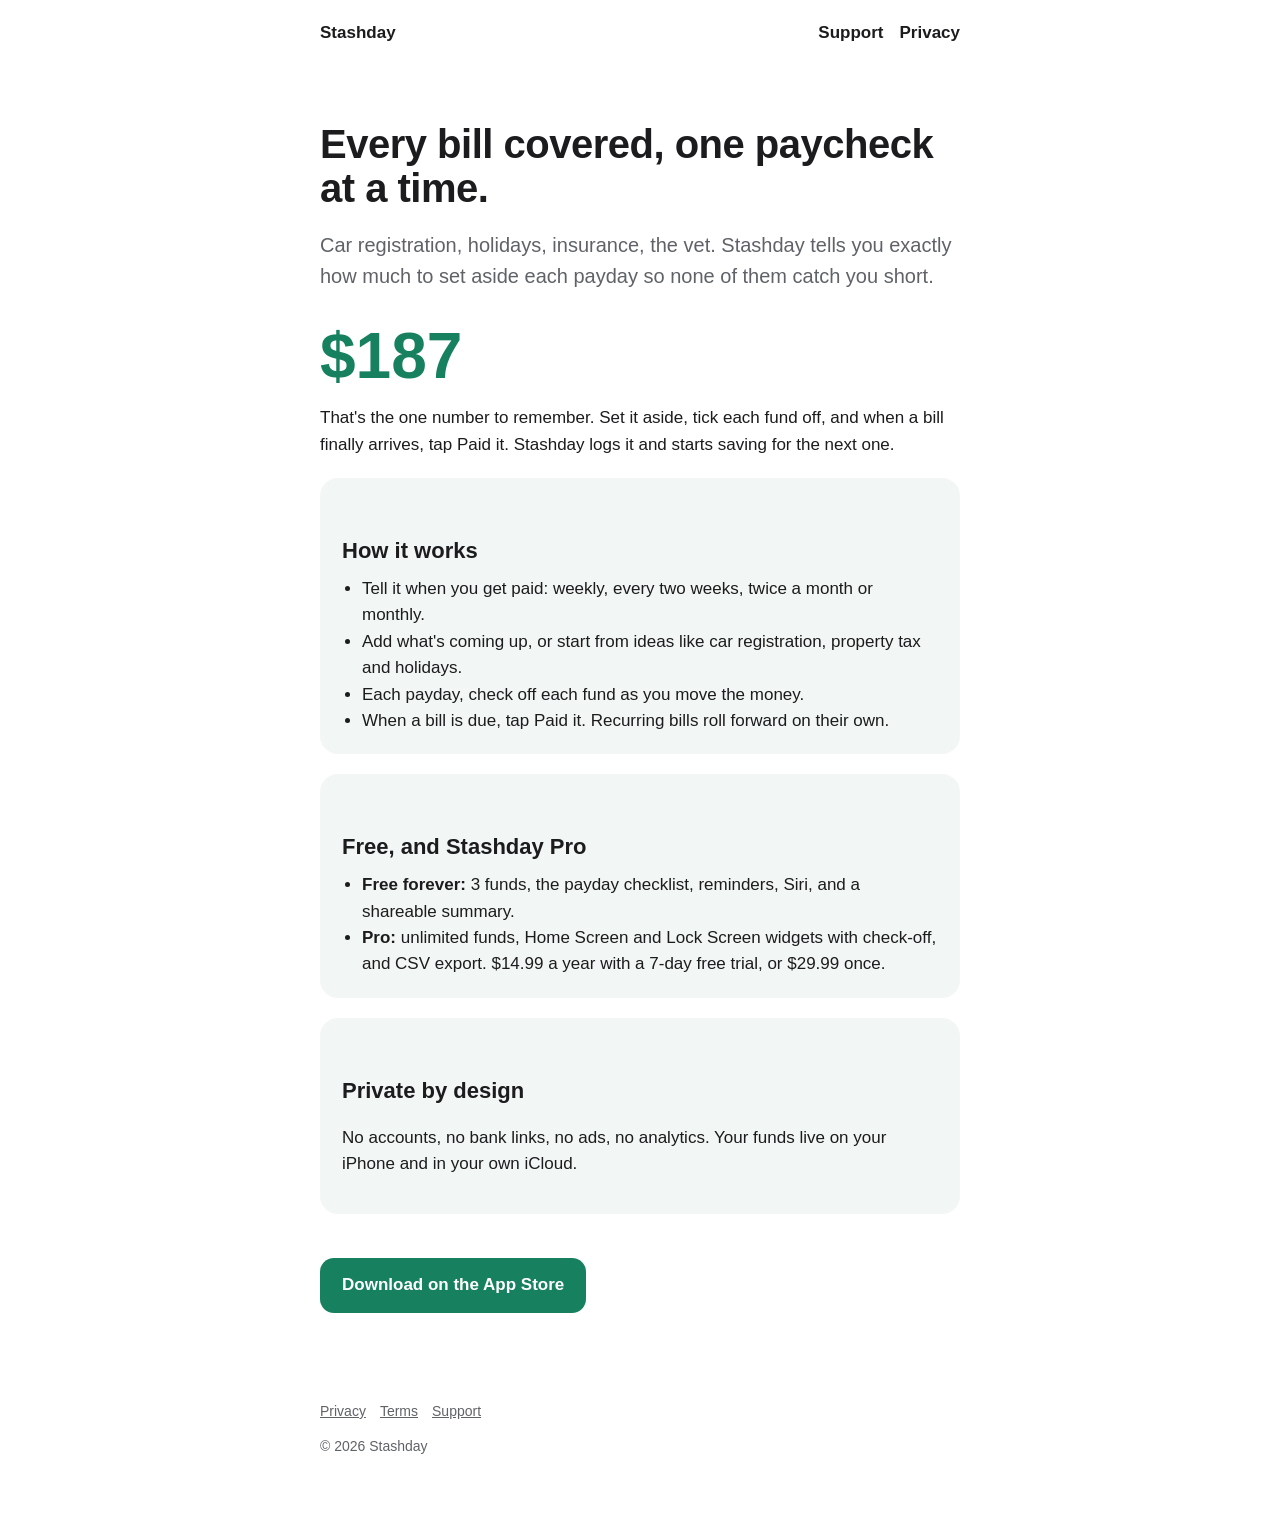
==== index.html @ 8db164c0 "Stashday website: landing, privacy, terms, support Co-Authored-By: Claude Opus 5 <noreply@anthropic." ====
<!doctype html>
<html lang="en">
<head>
  <meta charset="utf-8">
  <meta name="viewport" content="width=device-width, initial-scale=1">
  <title>Stashday: sinking funds, one paycheck at a time</title>
  <meta name="description" content="Stashday tells you exactly how much to set aside each paycheck so every irregular bill is covered when it arrives.">
  <link rel="stylesheet" href="style.css">
</head>
<body>
  <header class="site">
    <a href="index.html">Stashday</a>
    <nav><a href="support.html">Support</a><a href="privacy.html">Privacy</a></nav>
  </header>
  <main>
    <h1>Every bill covered, one paycheck at a time.</h1>
    <p class="lede">Car registration, holidays, insurance, the vet. Stashday tells you exactly how much to set aside each payday so none of them catch you short.</p>
    <p class="hero-number">$187</p>
    <p>That's the one number to remember. Set it aside, tick each fund off, and when a bill finally arrives, tap Paid it. Stashday logs it and starts saving for the next one.</p>

    <div class="card">
      <h2>How it works</h2>
      <ul>
        <li>Tell it when you get paid: weekly, every two weeks, twice a month or monthly.</li>
        <li>Add what's coming up, or start from ideas like car registration, property tax and holidays.</li>
        <li>Each payday, check off each fund as you move the money.</li>
        <li>When a bill is due, tap Paid it. Recurring bills roll forward on their own.</li>
      </ul>
    </div>

    <div class="card">
      <h2>Free, and Stashday Pro</h2>
      <ul>
        <li><strong>Free forever:</strong> 3 funds, the payday checklist, reminders, Siri, and a shareable summary.</li>
        <li><strong>Pro:</strong> unlimited funds, Home Screen and Lock Screen widgets with check-off, and CSV export. $14.99 a year with a 7-day free trial, or $29.99 once.</li>
      </ul>
    </div>

    <div class="card">
      <h2>Private by design</h2>
      <p>No accounts, no bank links, no ads, no analytics. Your funds live on your iPhone and in your own iCloud.</p>
    </div>

    <a class="cta" href="https://apps.apple.com/app/stashday">Download on the App Store</a>
  </main>
  <footer>
    <a href="privacy.html">Privacy</a><a href="terms.html">Terms</a><a href="support.html">Support</a>
    <p>© 2026 Stashday</p>
  </footer>
</body>
</html>
---- style.css ----
:root {
  --green: #16805F;
  --green-bright: #34C79A;
  --ink: #1C1C1E;
  --muted: #5F6368;
  --paper: #FFFFFF;
  --wash: #F2F6F4;
}
@media (prefers-color-scheme: dark) {
  :root { --green: #34C79A; --ink: #F2F2F7; --muted: #A1A1A6; --paper: #111312; --wash: #1A1F1D; }
}
* { box-sizing: border-box; }
body {
  margin: 0;
  font: 17px/1.55 -apple-system, BlinkMacSystemFont, "SF Pro Text", "Helvetica Neue", Arial, sans-serif;
  color: var(--ink);
  background: var(--paper);
}
main { max-width: 680px; margin: 0 auto; padding: 32px 20px 64px; }
header.site { max-width: 680px; margin: 0 auto; padding: 20px; display: flex; justify-content: space-between; align-items: center; }
header.site a { color: var(--ink); text-decoration: none; font-weight: 700; }
nav a { margin-left: 16px; font-weight: 500; color: var(--muted); }
h1 { font-size: 40px; line-height: 1.1; margin: 24px 0 12px; letter-spacing: -0.5px; }
h2 { font-size: 22px; margin: 36px 0 8px; }
p.lede { font-size: 20px; color: var(--muted); }
a { color: var(--green); }
.hero-number { font: 700 64px/1 ui-rounded, -apple-system, sans-serif; color: var(--green); margin: 32px 0 4px; }
.card { background: var(--wash); border-radius: 18px; padding: 20px 22px; margin: 20px 0; }
.card ul { margin: 8px 0 0; padding-left: 20px; }
.cta { display: inline-block; margin-top: 24px; padding: 14px 22px; border-radius: 14px; background: var(--green); color: #fff; font-weight: 700; text-decoration: none; }
footer { max-width: 680px; margin: 0 auto; padding: 24px 20px 48px; color: var(--muted); font-size: 14px; }
footer a { color: var(--muted); margin-right: 14px; }
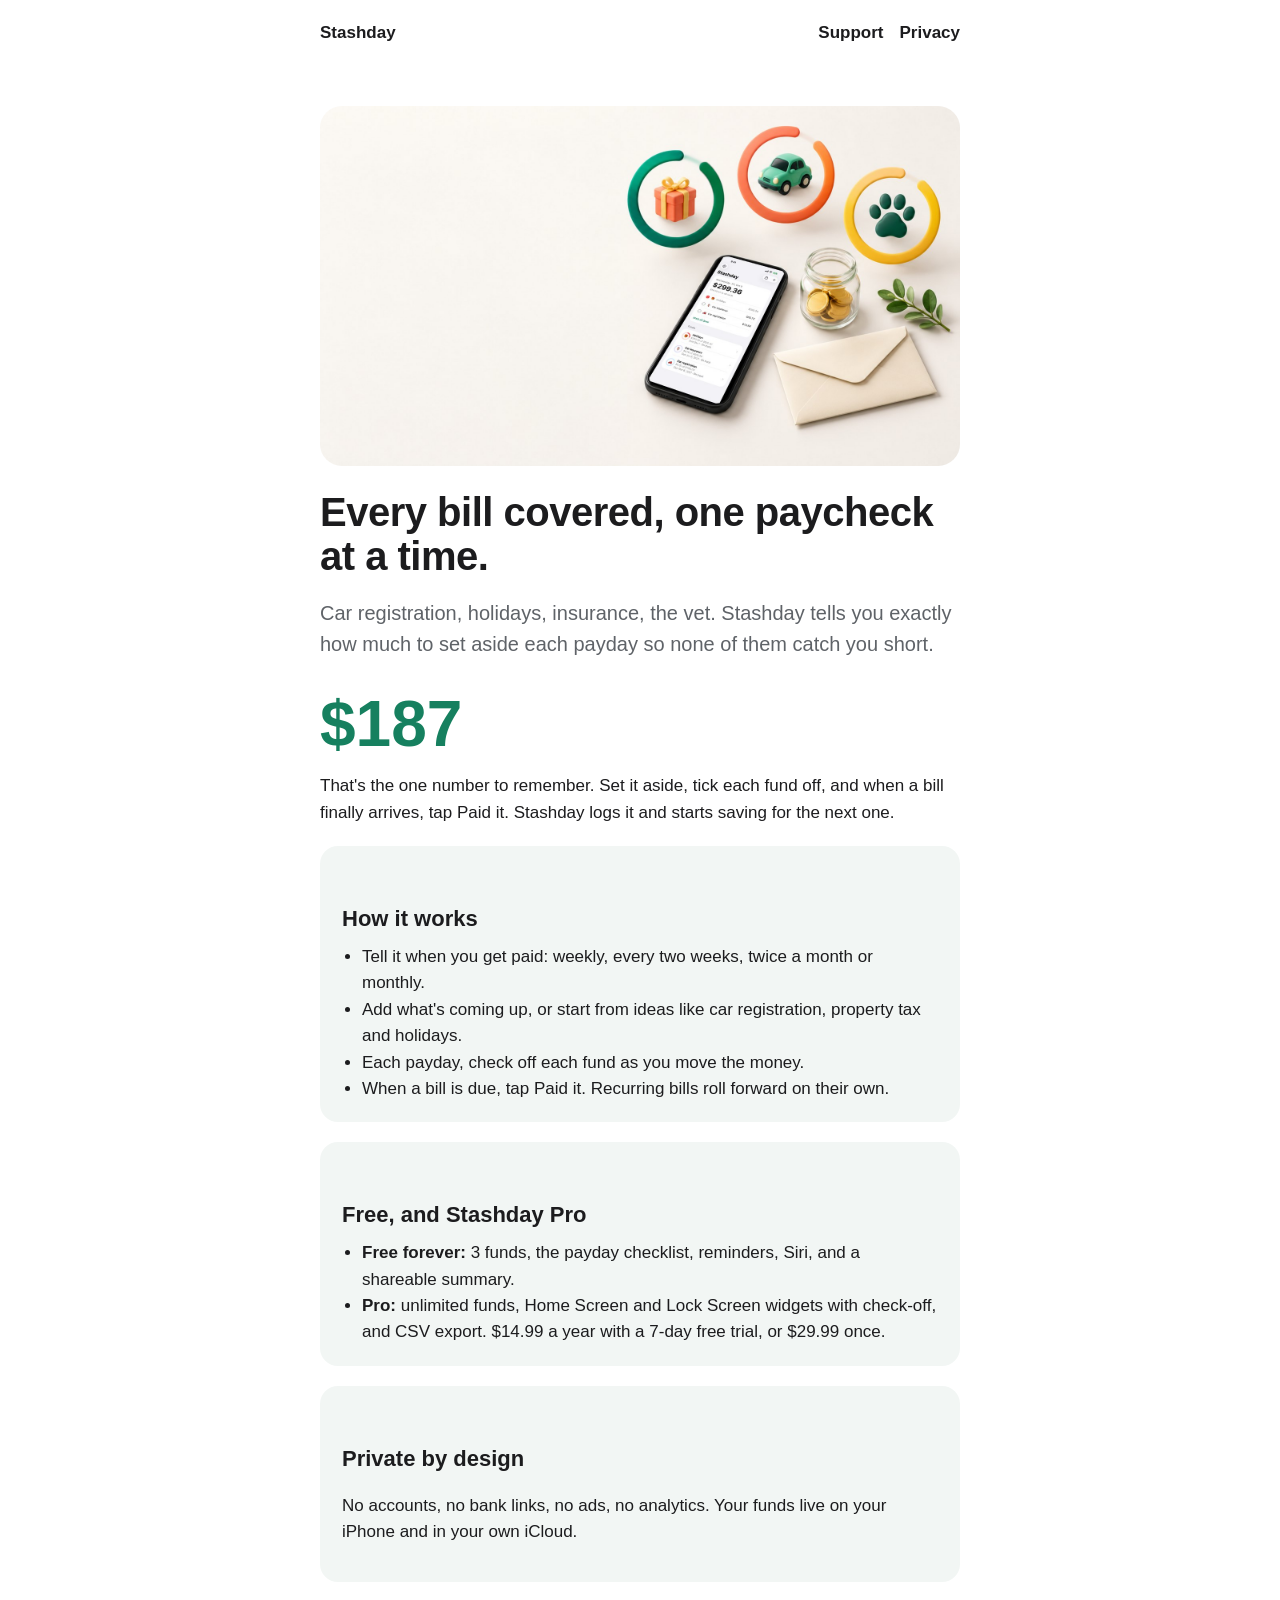
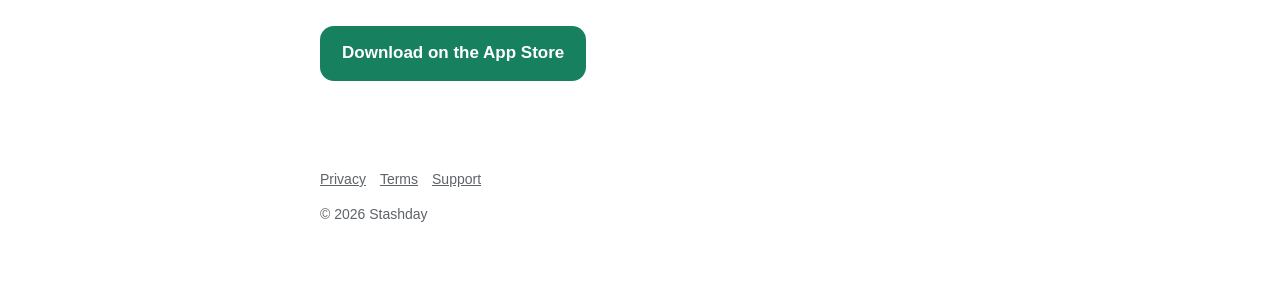
==== commit 477ec454: "Hero image with the real app on the phone Co-Authored-By: Claude Opus 5.5 <noreply@anthropic.com>" ====
--- a/index.html
+++ b/index.html
@@ -13,6 +13,7 @@
     <nav><a href="support.html">Support</a><a href="privacy.html">Privacy</a></nav>
   </header>
   <main>
+    <img class="hero" src="hero.jpg" width="1600" height="900" alt="Stashday on an iPhone, showing this paycheck's total and checklist, beside a jar of coins and rings for holidays, the car and the vet.">
     <h1>Every bill covered, one paycheck at a time.</h1>
     <p class="lede">Car registration, holidays, insurance, the vet. Stashday tells you exactly how much to set aside each payday so none of them catch you short.</p>
     <p class="hero-number">$187</p>
--- a/style.css
+++ b/style.css
@@ -25,6 +25,7 @@
 p.lede { font-size: 20px; color: var(--muted); }
 a { color: var(--green); }
 .hero-number { font: 700 64px/1 ui-rounded, -apple-system, sans-serif; color: var(--green); margin: 32px 0 4px; }
+img.hero { display: block; width: 100%; height: auto; border-radius: 22px; margin: 8px 0 8px; }
 .card { background: var(--wash); border-radius: 18px; padding: 20px 22px; margin: 20px 0; }
 .card ul { margin: 8px 0 0; padding-left: 20px; }
 .cta { display: inline-block; margin-top: 24px; padding: 14px 22px; border-radius: 14px; background: var(--green); color: #fff; font-weight: 700; text-decoration: none; }
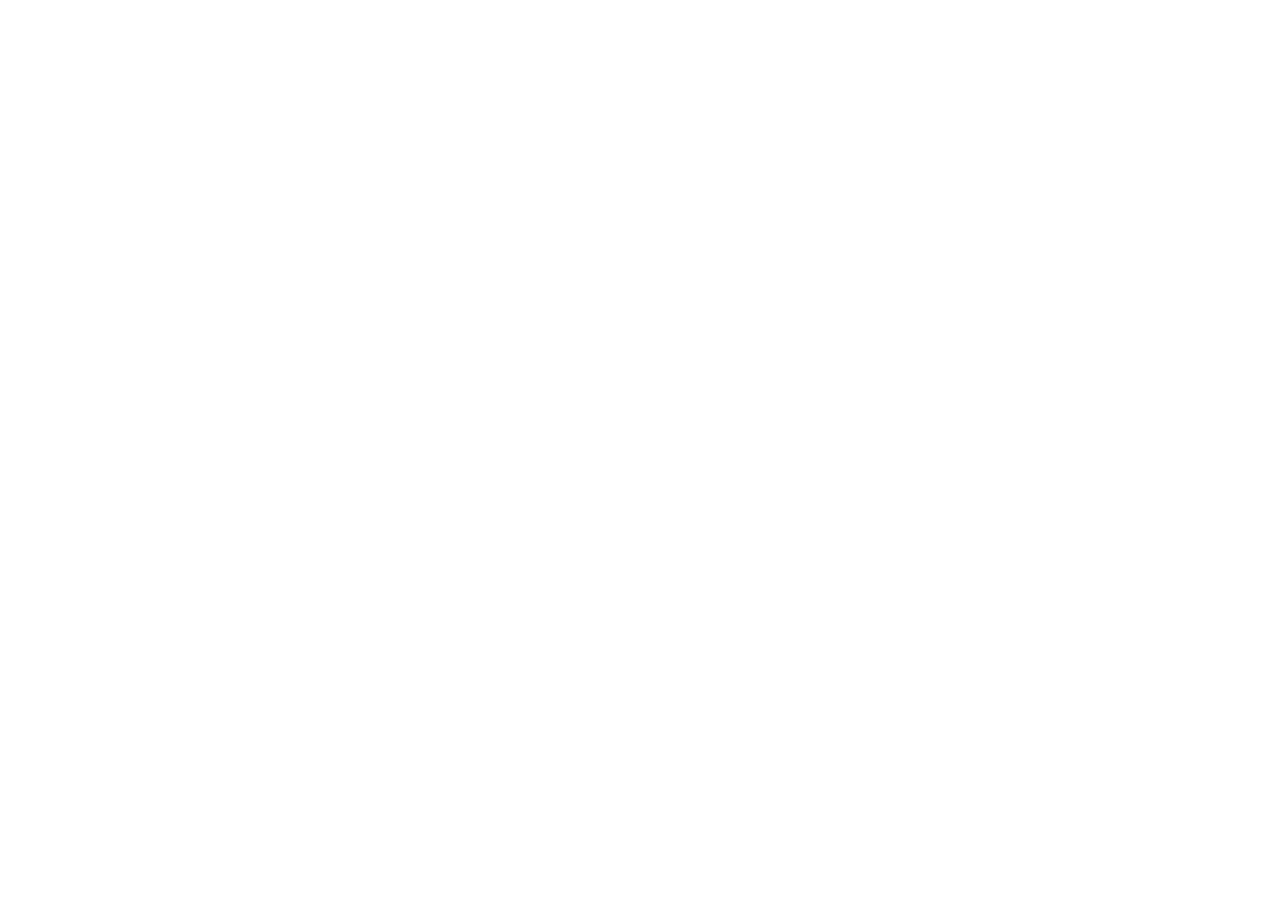
==== commit 766c4d30: "Redirect old pages to apps.johnkatez.com Co-Authored-By: Claude Sonnet 5.5 <noreply@anthropic.com>" ====
--- a/index.html
+++ b/index.html
@@ -1,52 +1,8 @@
 <!doctype html>
-<html lang="en">
-<head>
-  <meta charset="utf-8">
-  <meta name="viewport" content="width=device-width, initial-scale=1">
-  <title>Stashday: sinking funds, one paycheck at a time</title>
-  <meta name="description" content="Stashday tells you exactly how much to set aside each paycheck so every irregular bill is covered when it arrives.">
-  <link rel="stylesheet" href="style.css">
-</head>
-<body>
-  <header class="site">
-    <a href="index.html">Stashday</a>
-    <nav><a href="support.html">Support</a><a href="privacy.html">Privacy</a></nav>
-  </header>
-  <main>
-    <img class="hero" src="hero.jpg" width="1600" height="900" alt="Stashday on an iPhone, showing this paycheck's total and checklist, beside a jar of coins and rings for holidays, the car and the vet.">
-    <h1>Every bill covered, one paycheck at a time.</h1>
-    <p class="lede">Car registration, holidays, insurance, the vet. Stashday tells you exactly how much to set aside each payday so none of them catch you short.</p>
-    <p class="hero-number">$187</p>
-    <p>That's the one number to remember. Set it aside, tick each fund off, and when a bill finally arrives, tap Paid it. Stashday logs it and starts saving for the next one.</p>
-
-    <div class="card">
-      <h2>How it works</h2>
-      <ul>
-        <li>Tell it when you get paid: weekly, every two weeks, twice a month or monthly.</li>
-        <li>Add what's coming up, or start from ideas like car registration, property tax and holidays.</li>
-        <li>Each payday, check off each fund as you move the money.</li>
-        <li>When a bill is due, tap Paid it. Recurring bills roll forward on their own.</li>
-      </ul>
-    </div>
-
-    <div class="card">
-      <h2>Free, and Stashday Pro</h2>
-      <ul>
-        <li><strong>Free forever:</strong> 3 funds, the payday checklist, reminders, Siri, and a shareable summary.</li>
-        <li><strong>Pro:</strong> unlimited funds, Home Screen and Lock Screen widgets with check-off, and CSV export. $14.99 a year with a 7-day free trial, or $29.99 once.</li>
-      </ul>
-    </div>
-
-    <div class="card">
-      <h2>Private by design</h2>
-      <p>No accounts, no bank links, no ads, no analytics. Your funds live on your iPhone and in your own iCloud.</p>
-    </div>
-
-    <a class="cta" href="https://apps.apple.com/app/stashday">Download on the App Store</a>
-  </main>
-  <footer>
-    <a href="privacy.html">Privacy</a><a href="terms.html">Terms</a><a href="support.html">Support</a>
-    <p>© 2026 Stashday</p>
-  </footer>
-</body>
-</html>
+<html lang="en"><head><meta charset="utf-8"><meta name="viewport" content="width=device-width,initial-scale=1">
+<title>Moved</title><meta name="robots" content="noindex">
+<link rel="canonical" href="https://apps.johnkatez.com/stashday/">
+<meta http-equiv="refresh" content="0; url=https://apps.johnkatez.com/stashday/">
+<script>location.replace("https://apps.johnkatez.com/stashday/");</script>
+<style>body{font:17px/1.5 -apple-system,system-ui,sans-serif;max-width:32em;margin:15vh auto;padding:0 20px;color:#1c1c1e}a{color:#0a58ca}</style>
+</head><body><p>This page moved to <a href="https://apps.johnkatez.com/stashday/">https://apps.johnkatez.com/stashday/</a>.</p></body></html>
